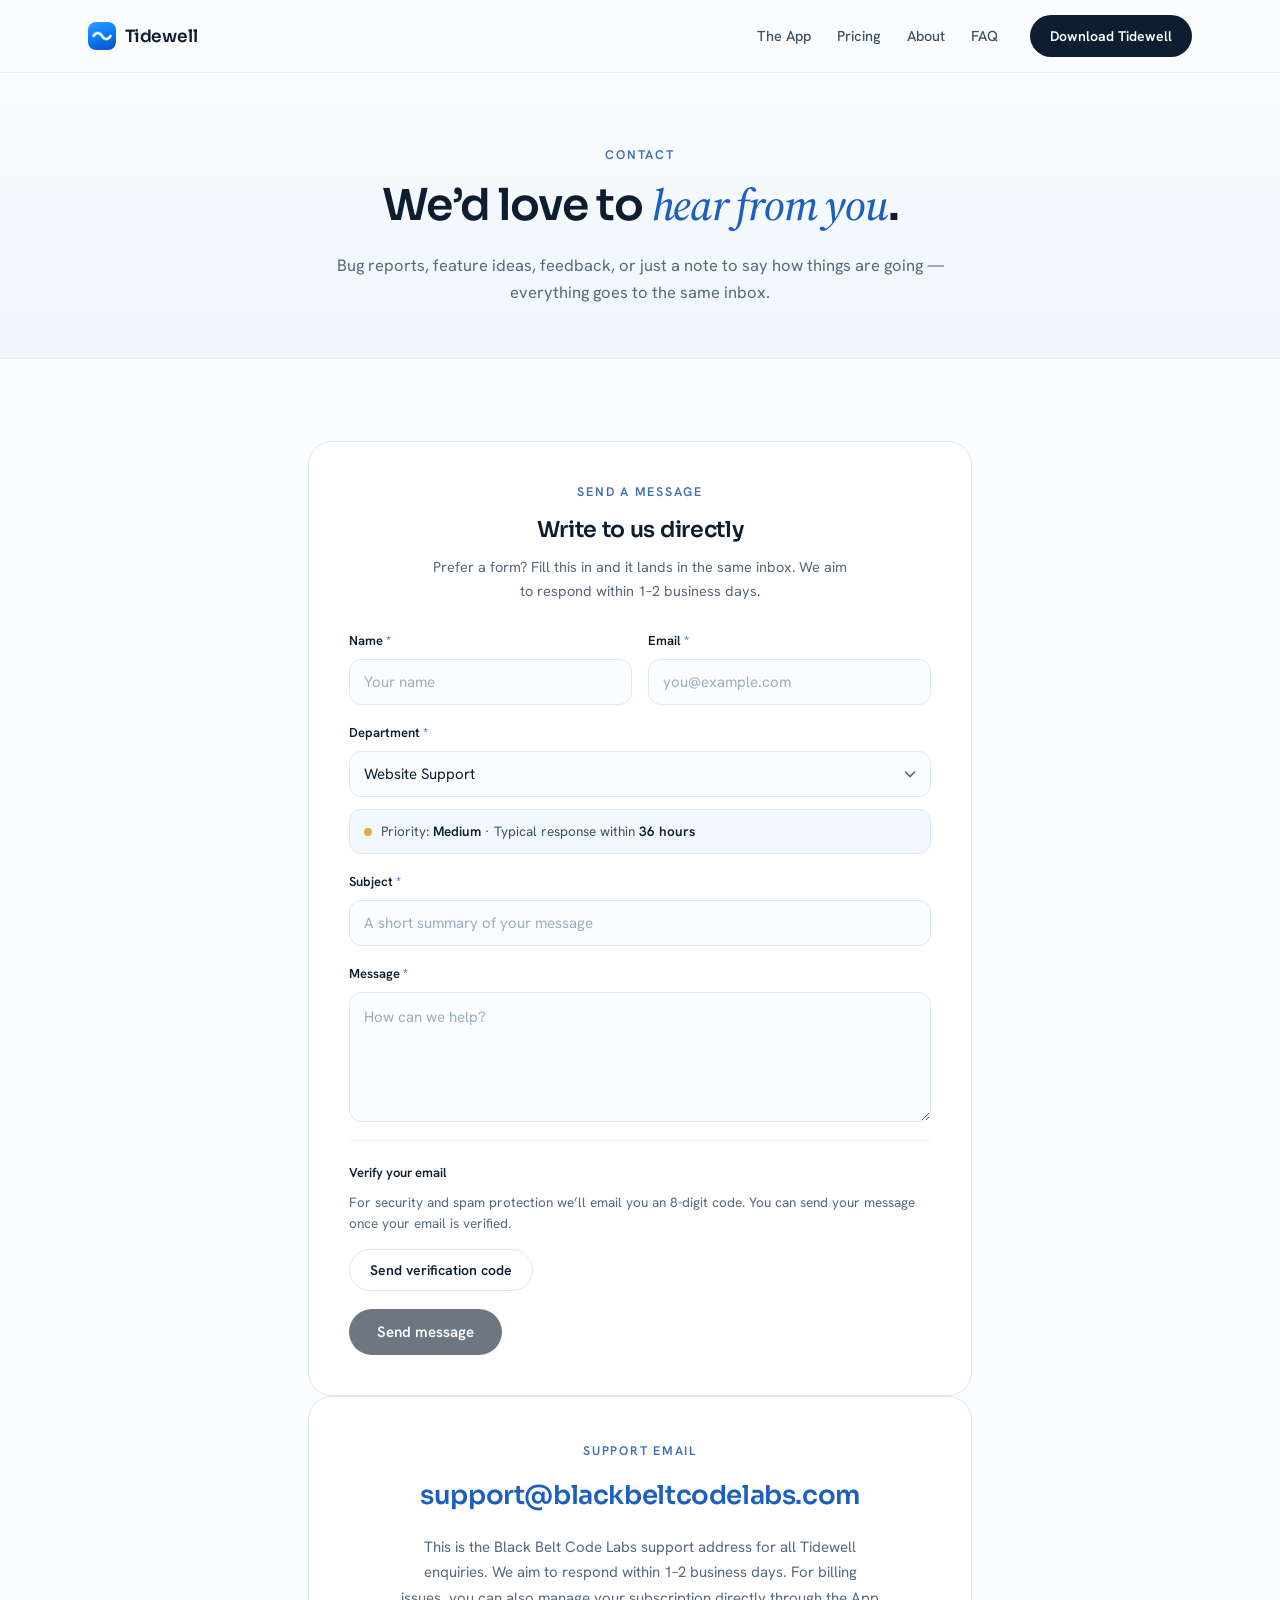
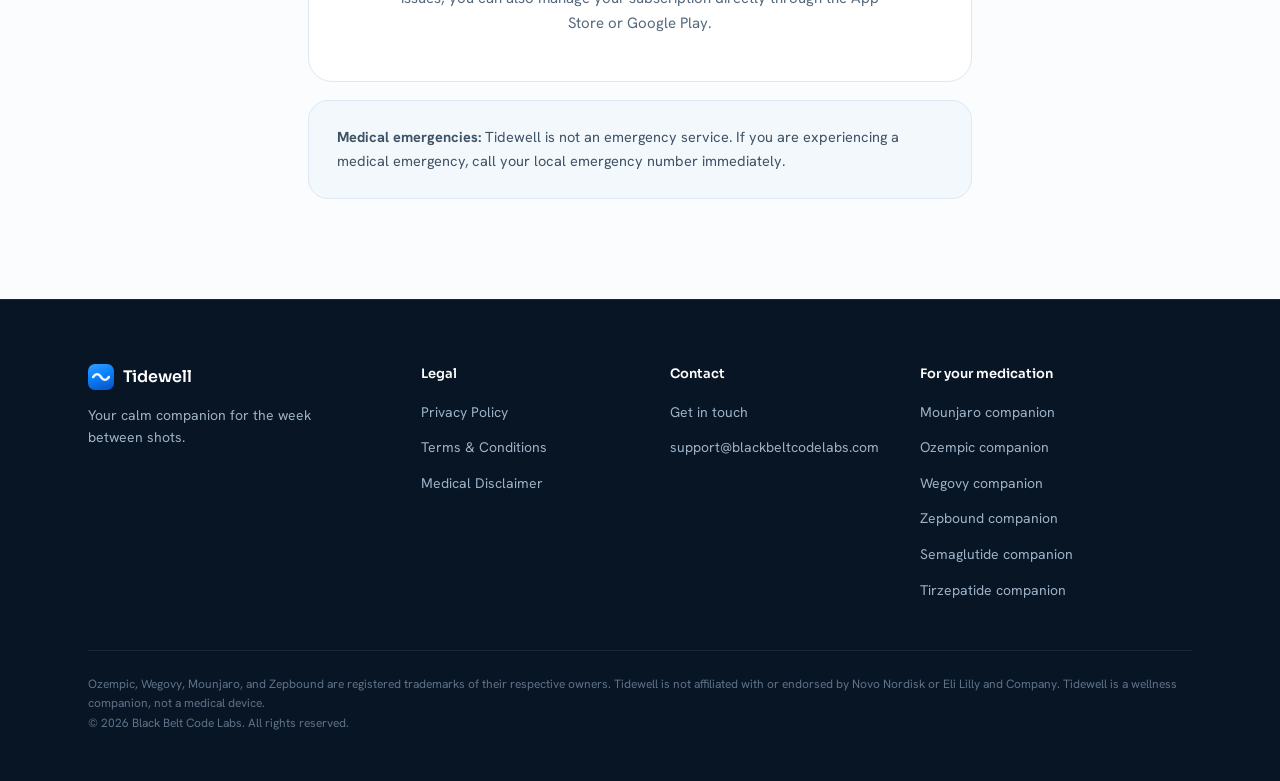
==== contact.html @ 249cf082 "Move support email card between the form and the medical box Reorders /contact so it opens with the " ====
<!DOCTYPE html>
<html lang="en">
<head>
  <meta charset="UTF-8">
  <meta name="viewport" content="width=device-width, initial-scale=1.0">
  <title>Contact — Tidewell</title>
  <meta name="description" content="Get in touch with the Tidewell support team at Black Belt Code Labs.">
  <meta property="og:title" content="Contact — Tidewell">
  <meta property="og:description" content="Get in touch with the Tidewell support team at Black Belt Code Labs.">
  <meta property="og:type" content="website">
  <meta property="og:url" content="https://tidewellapp.com/contact">
  <meta name="twitter:card" content="summary">
  <link rel="canonical" href="https://tidewellapp.com/contact">
  <link rel="icon" href="assets/favicon.png" type="image/png">
  <link rel="apple-touch-icon" href="assets/icon.png">
  <link rel="preconnect" href="https://fonts.googleapis.com">
  <link href="https://fonts.googleapis.com/css2?family=Sora:wght@500;600;700&family=Hanken+Grotesk:ital,wght@0,400;0,500;0,600;1,400&family=Source+Serif+4:ital,opsz,wght@1,8..60,500&display=swap" rel="stylesheet">
  <style>
    *, *::before, *::after { box-sizing: border-box; margin: 0; padding: 0; }
    :root {
      --bg:       #FAFCFE; --surface: #F3F8FC; --border: #DCE9F4;
      --border-light: #E7EEF5; --text: #0D1E30; --body: #3E5266;
      --muted: #55697D; --accent: #3E6FA8; --blue: #2E7BE0; --blue-dark: #1E5FBE;
      --footer-bg: #081524; --footer-text: #9DB2C7;
      --font-head: 'Sora', system-ui, sans-serif;
      --font-body: 'Hanken Grotesk', system-ui, sans-serif;
    }
    html { scroll-behavior: smooth; }
    body { background: var(--bg); color: var(--text); font-family: var(--font-body); -webkit-font-smoothing: antialiased; line-height: 1.6; }
    a { color: var(--blue); text-decoration: none; }
    a:hover { color: var(--blue-dark); }

    /* Nav */
    .nav { position: sticky !important; top: 0; z-index: 50; backdrop-filter: blur(14px); -webkit-backdrop-filter: blur(14px); background: rgba(250,252,254,.88) !important; border-bottom: 1px solid var(--border-light) !important; box-shadow: none !important; }
    .nav-inner { max-width: 1160px; margin: 0 auto; display: flex; align-items: center; gap: 32px; padding: 15px 28px; }
    .nav-logo { display: flex; align-items: center; gap: 9px; text-decoration: none; color: var(--text) !important; flex-shrink: 0; }
    .nav-logo-icon { width: 28px; height: 28px; border-radius: 8px; overflow: hidden; flex-shrink: 0; background: transparent !important; }
    .nav-logo-icon img { width: 100%; height: 100%; object-fit: cover; display: block; }
    .nav-wordmark { font-family: var(--font-head); font-weight: 600; font-size: 17px; letter-spacing: -.01em; color: var(--text) !important; }
    .nav-links { display: flex; gap: 26px; list-style: none; margin-left: auto; align-items: center; }
    .nav-links a { font-size: 14.5px; font-weight: 500; color: var(--body) !important; text-decoration: none; transition: color .15s; }
    .nav-links a:hover { color: var(--text) !important; }
    .nav-cta { flex-shrink: 0; }
    .btn-ds { display: inline-flex; align-items: center; background: var(--text); color: #fff !important; font-family: var(--font-body); font-size: 14px; font-weight: 600; padding: 10px 20px; border-radius: 100px; text-decoration: none !important; transition: background .15s; }
    .btn-ds:hover { background: #1E3A52; }
    .nav-hamburger { display: none; flex-direction: column; justify-content: center; gap: 5px; background: none; border: none; cursor: pointer; padding: 4px; margin-left: auto; }
    .nav-hamburger span { display: block; width: 22px; height: 2px; background: var(--text); border-radius: 2px; transition: all .2s; }
    .mobile-menu { display: none; flex-direction: column; background: var(--bg) !important; border-bottom: 1px solid var(--border-light); padding: 8px 0 16px; position: relative; z-index: 49; }
    .mobile-menu.open { display: flex !important; }
    .mobile-menu a { font-size: 15px; font-weight: 500; color: var(--body) !important; padding: 12px 28px; text-decoration: none; }
    .mobile-menu a:hover { color: var(--text) !important; }
    .mobile-cta { padding: 8px 28px 0; }

    /* Footer */
    .footer { background: var(--footer-bg) !important; color: var(--footer-text) !important; border-top: 1px solid rgba(255,255,255,.07); }
    .footer-inner { max-width: 1160px; margin: 0 auto; padding: 64px 28px 0; }
    .footer-top { display: grid; grid-template-columns: 1.4fr 1fr 1fr 1.3fr; gap: 40px; padding-bottom: 48px; }
    .footer-brand-logo { display: flex; align-items: center; gap: 9px; color: #fff !important; text-decoration: none !important; }
    .footer-brand-logo img { width: 26px; height: 26px; border-radius: 7px; display: block; }
    .footer-brand-logo span { font-family: var(--font-head); font-weight: 600; font-size: 16px; }
    .footer-tagline { font-size: 14px; line-height: 1.6; margin: 14px 0 0; max-width: 240px; color: var(--footer-text); }
    .footer-col-heading { font-family: var(--font-head); font-weight: 600; font-size: 13px; color: #fff !important; margin-bottom: 14px; }
    .footer-links { display: flex; flex-direction: column; gap: 10px; list-style: none; }
    .footer-links a { font-size: 14px; color: var(--footer-text) !important; text-decoration: none; transition: color .15s; }
    .footer-links a:hover { color: #fff !important; }
    .footer-bottom { border-top: 1px solid rgba(255,255,255,.08); padding: 24px 0 48px; }
    .footer-disclaimer { font-size: 12px; line-height: 1.6; color: #5E7288; }

    /* Responsive */
    @media (max-width: 860px) { .footer-top { grid-template-columns: 1fr 1fr; } }
    @media (max-width: 640px) {
      .nav-links, .nav-cta { display: none; }
      .nav-hamburger { display: flex; }
      .footer-top { grid-template-columns: 1fr; }
      .footer-inner { padding: 48px 20px 0; }
    }

    .policy-header { background: linear-gradient(180deg, var(--bg), #EFF6FC); border-bottom: 1px solid var(--border-light); }
    .policy-header-inner { max-width: 820px; margin: 0 auto; padding: 72px 28px 52px; }
    .eyebrow { font-size: 12.5px; font-weight: 600; letter-spacing: .14em; text-transform: uppercase; color: var(--accent); }
    .policy-header h1 { font-family: var(--font-head); font-weight: 600; font-size: clamp(34px, 5vw, 44px); letter-spacing: -.028em; line-height: 1.1; margin: 16px 0 0; text-wrap: balance; }
    .date-badge { display: inline-flex; margin-top: 20px; background: #fff; border: 1px solid var(--border); border-radius: 100px; padding: 7px 16px; font-size: 13px; font-weight: 600; color: var(--accent); }
    .policy-header p { font-size: 16.5px; line-height: 1.65; color: var(--muted); margin: 22px 0 0; max-width: 640px; text-wrap: pretty; }
    .policy-main { max-width: 820px; margin: 0 auto; padding: 20px 28px 90px; }
    .policy-main p { font-size: 15.5px; line-height: 1.75; color: var(--body); margin: 0 0 14px; text-wrap: pretty; }
    .policy-main h2 { font-family: var(--font-head); font-weight: 600; font-size: 23px; letter-spacing: -.015em; margin: 44px 0 14px; color: var(--text); }
    .policy-main h3 { font-family: var(--font-head); font-weight: 600; font-size: 17px; margin: 28px 0 10px; color: var(--text); }
    .policy-main ul { margin: 0 0 16px; padding-left: 22px; display: flex; flex-direction: column; gap: 8px; }
    .policy-main li { font-size: 15.5px; line-height: 1.65; color: var(--body); }
    .contact-box { background: var(--surface); border: 1px solid var(--border); border-radius: 16px; padding: 20px 24px; margin: 0 0 16px; font-size: 15px; line-height: 1.7; color: var(--body); }
    .entity-box { background: var(--surface); border: 1px solid var(--border); border-radius: 16px; padding: 20px 24px; margin: 32px 0 0; font-size: 14px; line-height: 1.7; color: var(--muted); }
    @media (max-width: 640px) { .policy-header-inner { padding: 48px 20px 36px; } .policy-main { padding: 16px 20px 64px; } }

    .contact-main { max-width: 720px; margin: 0 auto; padding: 64px 28px 100px; text-align: center; }
    .contact-card-ds { background: #fff; border: 1px solid var(--border); border-radius: 24px; padding: 44px 40px; text-align: center; transition: transform .45s cubic-bezier(.2,.6,.2,1), box-shadow .45s, border-color .45s; }
    .contact-card-ds:hover { transform: translateY(-5px); border-color: #B9D3EE; box-shadow: 0 24px 48px -24px rgba(13,30,48,.3); }
    .contact-label-ds { font-size: 12.5px; font-weight: 600; letter-spacing: .14em; text-transform: uppercase; color: var(--accent); }
    .contact-email-ds { display: inline-block; font-family: var(--font-head); font-weight: 600; font-size: 26px; letter-spacing: -.015em; color: var(--blue-dark); margin-top: 14px; }
    .contact-email-ds:hover { color: var(--blue); }
    .contact-note-ds { font-size: 15px; line-height: 1.7; color: var(--muted); margin: 18px auto 0; max-width: 480px; }
    .contact-emergency { margin-top: 18px; background: var(--surface); border: 1px solid var(--border); border-radius: 20px; padding: 24px 28px; font-size: 14.5px; line-height: 1.7; color: var(--body); text-align: left; }
    .policy-header h1 em { font-family: 'Source Serif 4', serif; font-style: italic; font-weight: 500; color: var(--blue-dark); }

    /* Contact form */
    .contact-form-card { margin-top: 18px; background: #fff; border: 1px solid var(--border); border-radius: 24px; padding: 40px; text-align: left; }
    .contact-form-card .cf-eyebrow { font-size: 12.5px; font-weight: 600; letter-spacing: .14em; text-transform: uppercase; color: var(--accent); text-align: center; }
    .contact-form-card .cf-heading { font-family: var(--font-head); font-weight: 600; font-size: 22px; letter-spacing: -.015em; color: var(--text); text-align: center; margin: 10px 0 0; }
    .contact-form-card .cf-sub { font-size: 14.5px; line-height: 1.65; color: var(--muted); text-align: center; margin: 8px auto 0; max-width: 420px; }
    .contact-form { margin-top: 28px; display: flex; flex-direction: column; gap: 18px; }
    .cf-row { display: grid; grid-template-columns: 1fr 1fr; gap: 16px; }
    .cf-field { display: flex; flex-direction: column; gap: 7px; }
    .cf-field label { font-size: 13px; font-weight: 600; color: var(--text); }
    .cf-field label .req { color: var(--blue); }
    .cf-input, .cf-select, .cf-textarea {
      width: 100%; font-family: var(--font-body); font-size: 15px; color: var(--text);
      background: var(--bg); border: 1px solid var(--border); border-radius: 12px;
      padding: 12px 14px; transition: border-color .15s, box-shadow .15s; -webkit-appearance: none; appearance: none;
    }
    .cf-input::placeholder, .cf-textarea::placeholder { color: #9AAEC1; }
    .cf-input:focus, .cf-select:focus, .cf-textarea:focus { outline: none; border-color: var(--blue); box-shadow: 0 0 0 3px rgba(46,123,224,.14); }
    .cf-select { background-image: url("data:image/svg+xml,%3Csvg xmlns='http://www.w3.org/2000/svg' width='12' height='8' viewBox='0 0 12 8'%3E%3Cpath fill='none' stroke='%2355697D' stroke-width='1.6' d='M1 1.5 6 6.5 11 1.5'/%3E%3C/svg%3E"); background-repeat: no-repeat; background-position: right 14px center; padding-right: 38px; cursor: pointer; }
    .cf-textarea { resize: vertical; min-height: 130px; line-height: 1.6; }
    .cf-hp { position: absolute; left: -9999px; opacity: 0; height: 0; width: 0; overflow: hidden; }
    .cf-submit {
      display: inline-flex; align-items: center; justify-content: center; align-self: flex-start;
      background: var(--text); color: #fff; font-family: var(--font-body); font-size: 15px; font-weight: 600;
      padding: 13px 28px; border: none; border-radius: 100px; cursor: pointer; transition: background .2s;
    }
    .cf-submit:hover { background: #1E3A52; }
    .cf-submit:disabled { opacity: .6; cursor: default; }
    .cf-status { font-size: 14.5px; line-height: 1.6; border-radius: 12px; padding: 14px 16px; display: none; }
    .cf-status.show { display: block; }
    .cf-status.ok { background: rgba(76,163,111,.08); border: 1px solid rgba(76,163,111,.28); color: #2F6B48; }
    .cf-status.err { background: rgba(239,68,68,.06); border: 1px solid rgba(239,68,68,.2); color: #B23B3B; }
    /* Department priority + SLA badge */
    .cf-sla { margin-top: -6px; display: flex; align-items: center; gap: 9px; font-size: 13.5px; color: var(--body); background: var(--surface); border: 1px solid var(--border); border-radius: 12px; padding: 11px 14px; }
    .cf-sla .cf-dot { width: 8px; height: 8px; border-radius: 50%; flex: none; background: var(--blue); }
    .cf-sla.p-high .cf-dot { background: #E0603A; }
    .cf-sla.p-medium .cf-dot { background: #E0A93A; }
    .cf-sla.p-low .cf-dot { background: #4CA36F; }
    .cf-sla strong { color: var(--text); font-weight: 600; }
    /* Email verification */
    .cf-verify { border-top: 1px solid var(--border-light); padding-top: 22px; display: flex; flex-direction: column; gap: 12px; }
    .cf-verify-label { font-size: 13px; font-weight: 600; color: var(--text); }
    .cf-verify-hint { font-size: 13.5px; line-height: 1.6; color: var(--muted); margin: -4px 0 2px; }
    .cf-verify-row { display: flex; gap: 10px; flex-wrap: wrap; align-items: center; }
    .cf-code { width: 210px; letter-spacing: .26em; font-family: var(--font-head); font-weight: 600; text-align: center; }
    .cf-btn-secondary { display: inline-flex; align-items: center; justify-content: center; background: #fff; color: var(--text); font-family: var(--font-body); font-size: 14px; font-weight: 600; padding: 11px 20px; border: 1px solid var(--border); border-radius: 100px; cursor: pointer; transition: border-color .15s, color .15s; }
    .cf-btn-secondary:hover { border-color: #B9D3EE; color: var(--blue-dark); }
    .cf-btn-secondary:disabled { opacity: .55; cursor: default; }
    .cf-link { background: none; border: none; padding: 0; font: inherit; font-size: 13.5px; font-weight: 600; color: var(--blue); cursor: pointer; }
    .cf-link:hover { color: var(--blue-dark); }
    .cf-link:disabled { color: var(--muted); cursor: default; }
    .cf-verified { display: inline-flex; align-items: center; gap: 8px; font-size: 14px; font-weight: 600; color: #2F6B48; background: rgba(76,163,111,.08); border: 1px solid rgba(76,163,111,.28); border-radius: 100px; padding: 8px 16px; }
    .cf-verified svg { flex: none; }
    .cf-hidden { display: none !important; }
    @media (max-width: 640px) { .contact-main { padding: 48px 20px 64px; } .contact-form-card { padding: 28px 22px; } .cf-row { grid-template-columns: 1fr; } .cf-submit { align-self: stretch; } }
</style>
</head>
<body>
<nav class="nav" role="navigation" aria-label="Main navigation">
  <div class="nav-inner">
    <a href="/" class="nav-logo" aria-label="Tidewell home">
      <div class="nav-logo-icon" aria-hidden="true"><img src="assets/icon.png" alt=""></div>
      <span class="nav-wordmark">Tidewell</span>
    </a>
    <ul class="nav-links">
      <li><a href="index.html#screenshots">The App</a></li>
      <li><a href="index.html#pricing">Pricing</a></li>
      <li><a href="index.html#about">About</a></li>
      <li><a href="index.html#faq">FAQ</a></li>
    </ul>
    <div class="nav-cta">
      <a href="#" data-cta="ios" class="btn-ds"><span data-cta-label>Download Tidewell</span></a>
    </div>
    <button class="nav-hamburger" aria-label="Open menu" aria-expanded="false">
      <span></span><span></span><span></span>
    </button>
  </div>
</nav>
<div class="mobile-menu" role="dialog" aria-label="Navigation menu">
  <a href="index.html#screenshots">The App</a>
  <a href="index.html#pricing">Pricing</a>
  <a href="index.html#about">About</a>
  <a href="index.html#faq">FAQ</a>
  <div class="mobile-cta">
    <a href="#" data-cta="ios" class="btn-ds" style="width:100%;justify-content:center;display:flex;"><span data-cta-label>Download Tidewell</span></a>
  </div>
</div>
<header class="policy-header">
  <div class="policy-header-inner" style="text-align:center">
    <div class="eyebrow">Contact</div>
    <h1>We&rsquo;d love to <em>hear from you</em>.</h1>
    <p style="margin-left:auto;margin-right:auto">Bug reports, feature ideas, feedback, or just a note to say how things are going — everything goes to the same inbox.</p>
  </div>
</header>
<main class="contact-main">
  <div class="contact-form-card">
    <p class="cf-eyebrow">Send a message</p>
    <h2 class="cf-heading">Write to us directly</h2>
    <p class="cf-sub">Prefer a form? Fill this in and it lands in the same inbox. We aim to respond within 1–2 business days.</p>
    <form class="contact-form" id="contact-form" novalidate>
      <!-- Honeypot: bots fill this, humans never see it -->
      <input type="checkbox" name="botcheck" class="cf-hp" tabindex="-1" autocomplete="off">
      <div class="cf-row">
        <div class="cf-field">
          <label for="cf-name">Name <span class="req">*</span></label>
          <input class="cf-input" type="text" id="cf-name" name="name" placeholder="Your name" required autocomplete="name">
        </div>
        <div class="cf-field">
          <label for="cf-email">Email <span class="req">*</span></label>
          <input class="cf-input" type="email" id="cf-email" name="email" placeholder="you@example.com" required autocomplete="email">
        </div>
      </div>
      <div class="cf-field">
        <label for="cf-department">Department <span class="req">*</span></label>
        <select class="cf-select" id="cf-department" name="department">
          <option value="Website Support">Website Support</option>
          <option value="Billing Issues">Billing Issues</option>
          <option value="App Related Issues">App Related Issues</option>
          <option value="Feedback or Concerns">Feedback or Concerns</option>
          <option value="Business">Business</option>
        </select>
      </div>
      <div class="cf-sla" id="cf-sla"><span class="cf-dot" aria-hidden="true"></span><span id="cf-sla-text"></span></div>
      <div class="cf-field">
        <label for="cf-subject">Subject <span class="req">*</span></label>
        <input class="cf-input" type="text" id="cf-subject" name="subject" placeholder="A short summary of your message" required maxlength="120">
      </div>
      <div class="cf-field">
        <label for="cf-message">Message <span class="req">*</span></label>
        <textarea class="cf-textarea" id="cf-message" name="message" placeholder="How can we help?" required></textarea>
      </div>

      <div class="cf-verify" id="cf-verify">
        <div class="cf-verify-label">Verify your email</div>
        <p class="cf-verify-hint">For security and spam protection we’ll email you an 8-digit code. You can send your message once your email is verified.</p>
        <div class="cf-verify-row" id="cf-verify-step1">
          <button type="button" class="cf-btn-secondary" id="cf-send-code">Send verification code</button>
        </div>
        <div class="cf-verify-row cf-hidden" id="cf-verify-step2">
          <input class="cf-input cf-code" type="text" inputmode="numeric" maxlength="8" id="cf-code" placeholder="00000000" autocomplete="one-time-code" aria-label="8-digit verification code">
          <button type="button" class="cf-btn-secondary" id="cf-verify-code">Verify code</button>
          <button type="button" class="cf-link" id="cf-resend">Resend code</button>
        </div>
        <div class="cf-verify-row cf-hidden" id="cf-verify-done">
          <span class="cf-verified"><svg width="16" height="16" viewBox="0 0 24 24" fill="none" aria-hidden="true"><path d="M20 6 9 17l-5-5" stroke="#2F6B48" stroke-width="2.4" stroke-linecap="round" stroke-linejoin="round"/></svg>Email verified</span>
        </div>
      </div>

      <button type="submit" class="cf-submit" id="cf-submit" disabled>Send message</button>
      <p class="cf-status" id="cf-status" role="status" aria-live="polite"></p>
    </form>
  </div>
  <div class="contact-card-ds">
    <p class="contact-label-ds">Support email</p>
    <a href="mailto:support@blackbeltcodelabs.com" class="contact-email-ds">support@blackbeltcodelabs.com</a>
    <p class="contact-note-ds">This is the Black Belt Code Labs support address for all Tidewell enquiries. We aim to respond within 1–2 business days. For billing issues, you can also manage your subscription directly through the App Store or Google Play.</p>
  </div>
  <div class="contact-emergency">
    <strong>Medical emergencies:</strong> Tidewell is not an emergency service. If you are experiencing a medical emergency, call your local emergency number immediately.
  </div>
</main>
<footer class="footer">
  <div class="footer-inner">
    <div class="footer-top">
      <div>
        <a href="/" class="footer-brand-logo">
          <img src="assets/icon.png" alt=""><span>Tidewell</span>
        </a>
        <p class="footer-tagline">Your calm companion for the week between shots.</p>
      </div>
      <div>
        <p class="footer-col-heading">Legal</p>
        <ul class="footer-links">
          <li><a href="/privacy">Privacy Policy</a></li>
          <li><a href="/terms">Terms &amp; Conditions</a></li>
          <li><a href="/medical-disclaimer">Medical Disclaimer</a></li>
        </ul>
      </div>
      <div>
        <p class="footer-col-heading">Contact</p>
        <ul class="footer-links">
          <li><a href="/contact">Get in touch</a></li>
          <li><a href="mailto:support@blackbeltcodelabs.com">support@blackbeltcodelabs.com</a></li>
        </ul>
      </div>
      <div>
        <p class="footer-col-heading">For your medication</p>
        <ul class="footer-links">
          <li><a href="/mounjaro-companion">Mounjaro companion</a></li>
          <li><a href="/ozempic-companion">Ozempic companion</a></li>
          <li><a href="/wegovy-companion">Wegovy companion</a></li>
          <li><a href="/zepbound-companion">Zepbound companion</a></li>
          <li><a href="/semaglutide-companion">Semaglutide companion</a></li>
          <li><a href="/tirzepatide-companion">Tirzepatide companion</a></li>
        </ul>
      </div>
    </div>
    <div class="footer-bottom">
      <p class="footer-disclaimer">Ozempic, Wegovy, Mounjaro, and Zepbound are registered trademarks of their respective owners. Tidewell is not affiliated with or endorsed by Novo Nordisk or Eli Lilly and Company. Tidewell is a wellness companion, not a medical device.<br>© 2026 Black Belt Code Labs. All rights reserved.</p>
    </div>
  </div>
</footer>

<script src="js/main.js"></script><script>
  (function(){
    var h=document.querySelector('.nav-hamburger'), m=document.querySelector('.mobile-menu');
    if(!h||!m) return;
    h.addEventListener('click',function(){var o=m.classList.toggle('open');h.setAttribute('aria-expanded',String(o));});
    m.querySelectorAll('a').forEach(function(a){a.addEventListener('click',function(){m.classList.remove('open');h.setAttribute('aria-expanded','false');});});
  })();

  /* Contact form — department-driven priority, Supabase email OTP, ticket saved to Supabase */
  (function(){
    var form = document.getElementById('contact-form');
    if(!form) return;

    // Departments connected to their priority + turnaround (mirrors the server).
    var DEPARTMENTS = {
      'Website Support':      { priority: 'Medium', hours: 36 },
      'Billing Issues':       { priority: 'High',   hours: 24 },
      'App Related Issues':   { priority: 'High',   hours: 24 },
      'Feedback or Concerns': { priority: 'Low',    hours: 48 },
      'Business':             { priority: 'Medium', hours: 36 }
    };

    var el = function(id){ return document.getElementById(id); };
    var emailInput = el('cf-email'), dept = el('cf-department');
    var sla = el('cf-sla'), slaText = el('cf-sla-text');
    var step1 = el('cf-verify-step1'), step2 = el('cf-verify-step2'), done = el('cf-verify-done');
    var sendBtn = el('cf-send-code'), verifyBtn = el('cf-verify-code'), resendBtn = el('cf-resend');
    var codeInput = el('cf-code'), submitBtn = el('cf-submit'), status = el('cf-status');
    var EMAIL_RE = /^[^@\s]+@[^@\s]+\.[^@\s]+$/;

    var verifiedEmail = null, accessToken = null;

    function setStatus(kind, msg){
      status.className = 'cf-status' + (kind ? ' show ' + kind : '');
      status.textContent = msg || '';
    }
    function jsonReq(url, payload){
      return fetch(url, { method:'POST', headers:{'Content-Type':'application/json'}, body: JSON.stringify(payload) })
        .then(function(r){ return r.json().catch(function(){ return {}; }).then(function(d){ return { ok:r.ok, d:d }; }); });
    }

    function updateSla(){
      var d = DEPARTMENTS[dept.value] || DEPARTMENTS['Website Support'];
      sla.className = 'cf-sla p-' + d.priority.toLowerCase();
      slaText.innerHTML = 'Priority: <strong>' + d.priority + '</strong> · Typical response within <strong>' + d.hours + ' hours</strong>';
    }
    updateSla();
    dept.addEventListener('change', updateSla);

    function resetVerification(){
      verifiedEmail = null; accessToken = null;
      submitBtn.disabled = true;
      step1.classList.remove('cf-hidden');
      step2.classList.add('cf-hidden');
      done.classList.add('cf-hidden');
      codeInput.value = '';
    }
    emailInput.addEventListener('input', function(){
      if(verifiedEmail && emailInput.value.trim().toLowerCase() !== verifiedEmail){
        resetVerification();
        setStatus('', '');
      }
    });

    function sendCode(){
      var email = emailInput.value.trim();
      if(!EMAIL_RE.test(email)){ setStatus('err','Enter a valid email above first.'); emailInput.focus(); return; }
      sendBtn.disabled = true; resendBtn.disabled = true;
      var label = sendBtn.textContent; sendBtn.textContent = 'Sending…';
      setStatus('', '');
      jsonReq('/api/otp-send', { email: email, botcheck: form.botcheck.checked })
        .then(function(res){
          if(res.ok){
            step1.classList.add('cf-hidden'); step2.classList.remove('cf-hidden');
            setStatus('ok', 'We’ve emailed an 8-digit code to ' + email + '. Enter it below.');
            codeInput.focus();
          } else { setStatus('err', res.d.error || 'Could not send the code.'); }
        })
        .catch(function(){ setStatus('err','Could not reach the server. Try again shortly.'); })
        .finally(function(){ sendBtn.disabled = false; resendBtn.disabled = false; sendBtn.textContent = label; });
    }
    sendBtn.addEventListener('click', sendCode);
    resendBtn.addEventListener('click', sendCode);

    verifyBtn.addEventListener('click', function(){
      var email = emailInput.value.trim(), token = codeInput.value.trim();
      if(!/^\d{6,8}$/.test(token)){ setStatus('err','Enter the 8-digit code from your email.'); return; }
      verifyBtn.disabled = true; var label = verifyBtn.textContent; verifyBtn.textContent = 'Verifying…';
      jsonReq('/api/otp-verify', { email: email, token: token })
        .then(function(res){
          if(res.ok && res.d.access_token){
            verifiedEmail = email.toLowerCase(); accessToken = res.d.access_token;
            step2.classList.add('cf-hidden'); done.classList.remove('cf-hidden');
            submitBtn.disabled = false;
            setStatus('ok','Email verified — you can send your message now.');
          } else { setStatus('err', res.d.error || 'That code is invalid or expired.'); }
        })
        .catch(function(){ setStatus('err','Could not verify right now.'); })
        .finally(function(){ verifyBtn.disabled = false; verifyBtn.textContent = label; });
    });

    form.addEventListener('submit', function(e){
      e.preventDefault();
      if(!form.checkValidity()){ setStatus('err','Please complete your name, email, subject, and message.'); form.reportValidity(); return; }
      if(!accessToken || emailInput.value.trim().toLowerCase() !== verifiedEmail){ setStatus('err','Please verify your email before sending.'); return; }
      submitBtn.disabled = true; var label = submitBtn.textContent; submitBtn.textContent = 'Sending…';
      setStatus('', '');
      jsonReq('/api/contact', {
        access_token: accessToken,
        name: el('cf-name').value.trim(),
        email: emailInput.value.trim(),
        department: dept.value,
        subject: el('cf-subject').value.trim(),
        message: el('cf-message').value.trim(),
        botcheck: form.botcheck.checked
      })
      .then(function(res){
        if(res.ok){
          form.reset(); resetVerification(); updateSla();
          var hrs = res.d && res.d.hours ? res.d.hours : null;
          setStatus('ok','Thanks — your message is on its way.' + (hrs ? ' Expect a reply within ' + hrs + ' hours.' : ''));
        } else {
          setStatus('err', (res.d && res.d.error) || 'Could not send your message.');
          submitBtn.disabled = false;
        }
      })
      .catch(function(){ setStatus('err','Could not send just now. Please email support@blackbeltcodelabs.com.'); submitBtn.disabled = false; })
      .finally(function(){ submitBtn.textContent = label; });
    });
  })();
</script>
</body>
</html>
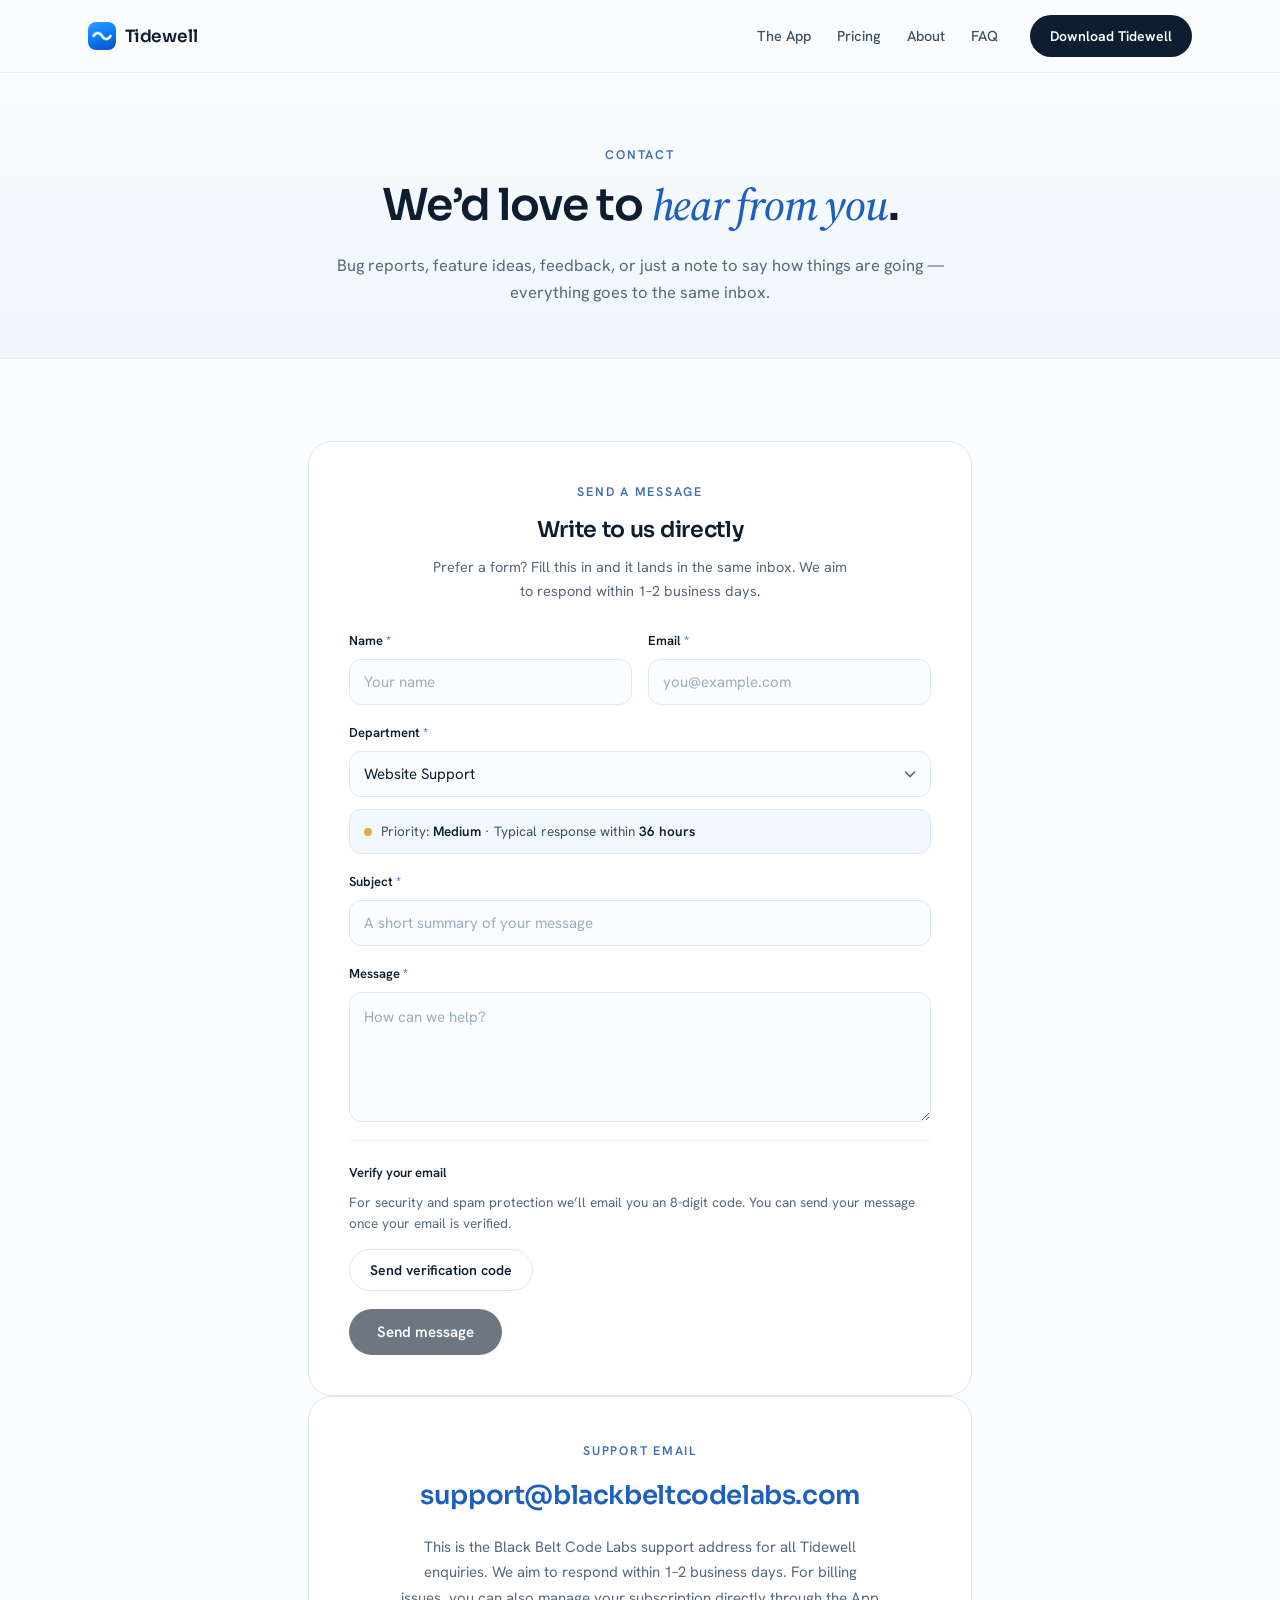
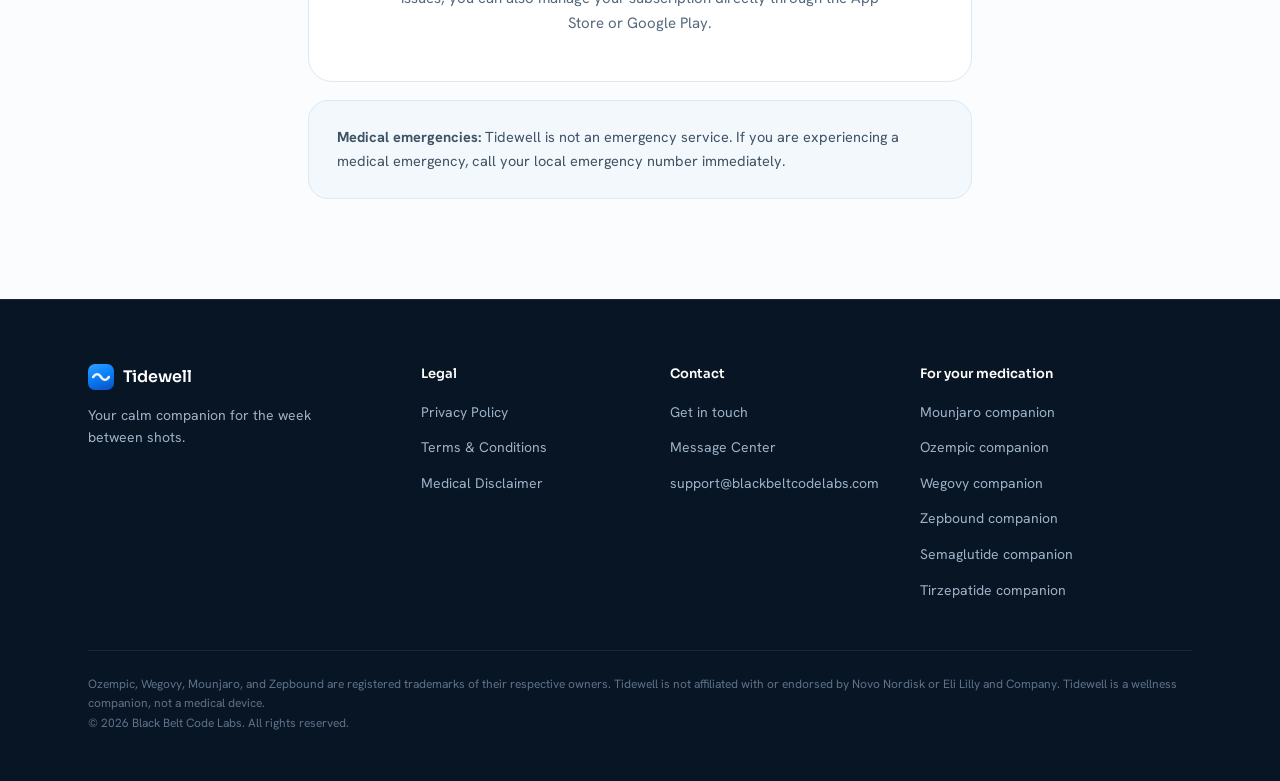
==== commit 13708597: "Build two-way Message Center on top of contact tickets - /messages page: users verify email (OTP) to" ====
--- a/contact.html
+++ b/contact.html
@@ -154,6 +154,16 @@
     .cf-verified { display: inline-flex; align-items: center; gap: 8px; font-size: 14px; font-weight: 600; color: #2F6B48; background: rgba(76,163,111,.08); border: 1px solid rgba(76,163,111,.28); border-radius: 100px; padding: 8px 16px; }
     .cf-verified svg { flex: none; }
     .cf-hidden { display: none !important; }
+    /* Post-submission success panel */
+    .cf-success { text-align: center; padding: 8px 0 4px; }
+    .cf-success-icon { width: 52px; height: 52px; margin: 0 auto; border-radius: 50%; background: rgba(76,163,111,.12); display: grid; place-items: center; }
+    .cf-success-title { font-family: var(--font-head); font-weight: 600; font-size: 22px; letter-spacing: -.015em; color: var(--text); margin: 18px 0 0; }
+    .cf-success-sla { font-size: 15.5px; line-height: 1.6; color: var(--body); margin: 10px auto 0; max-width: 420px; }
+    .cf-success-sla strong { color: var(--text); font-weight: 600; }
+    .cf-success-note { font-size: 13.5px; line-height: 1.6; color: var(--muted); background: var(--surface); border: 1px solid var(--border); border-radius: 14px; padding: 14px 18px; margin: 20px auto 0; max-width: 480px; }
+    .cf-success-btn { display: inline-flex; align-items: center; background: var(--text); color: #fff; font-size: 15px; font-weight: 600; padding: 13px 26px; border-radius: 100px; margin-top: 24px; }
+    .cf-success-btn:hover { background: #1E3A52; color: #fff; }
+    .cf-success-sub { font-size: 13px; line-height: 1.6; color: var(--muted); margin: 14px auto 0; max-width: 420px; }
     @media (max-width: 640px) { .contact-main { padding: 48px 20px 64px; } .contact-form-card { padding: 28px 22px; } .cf-row { grid-template-columns: 1fr; } .cf-submit { align-self: stretch; } }
 </style>
 </head>
@@ -251,6 +261,14 @@
       <button type="submit" class="cf-submit" id="cf-submit" disabled>Send message</button>
       <p class="cf-status" id="cf-status" role="status" aria-live="polite"></p>
     </form>
+    <div class="cf-success cf-hidden" id="cf-success">
+      <div class="cf-success-icon"><svg width="26" height="26" viewBox="0 0 24 24" fill="none" aria-hidden="true"><path d="M20 6 9 17l-5-5" stroke="#2F6B48" stroke-width="2.6" stroke-linecap="round" stroke-linejoin="round"/></svg></div>
+      <h3 class="cf-success-title">Message received</h3>
+      <p class="cf-success-sla" id="cf-success-sla">Our Helpdesk will reply soon.</p>
+      <p class="cf-success-note">Sending more messages before we’ve replied to your first will extend the response time — please be patient. If it’s urgent, email <a href="mailto:support@blackbeltcodelabs.com">support@blackbeltcodelabs.com</a>.</p>
+      <a href="/messages" class="cf-success-btn">Open Message Center →</a>
+      <p class="cf-success-sub">Check the status of your ticket or continue the conversation anytime — just verify your email.</p>
+    </div>
   </div>
   <div class="contact-card-ds">
     <p class="contact-label-ds">Support email</p>
@@ -282,6 +300,7 @@
         <p class="footer-col-heading">Contact</p>
         <ul class="footer-links">
           <li><a href="/contact">Get in touch</a></li>
+          <li><a href="/messages">Message Center</a></li>
           <li><a href="mailto:support@blackbeltcodelabs.com">support@blackbeltcodelabs.com</a></li>
         </ul>
       </div>
@@ -421,9 +440,15 @@
       })
       .then(function(res){
         if(res.ok){
-          form.reset(); resetVerification(); updateSla();
           var hrs = res.d && res.d.hours ? res.d.hours : null;
-          setStatus('ok','Thanks — your message is on its way.' + (hrs ? ' Expect a reply within ' + hrs + ' hours.' : ''));
+          var card = form.closest('.contact-form-card');
+          ['.cf-eyebrow','.cf-heading','.cf-sub'].forEach(function(sel){ var n = card.querySelector(sel); if(n) n.classList.add('cf-hidden'); });
+          form.classList.add('cf-hidden');
+          el('cf-success-sla').innerHTML = hrs
+            ? 'Our Helpdesk will reply within <strong>' + hrs + ' hours</strong>.'
+            : 'Our Helpdesk will reply soon.';
+          el('cf-success').classList.remove('cf-hidden');
+          el('cf-success').scrollIntoView({ behavior: 'smooth', block: 'center' });
         } else {
           setStatus('err', (res.d && res.d.error) || 'Could not send your message.');
           submitBtn.disabled = false;
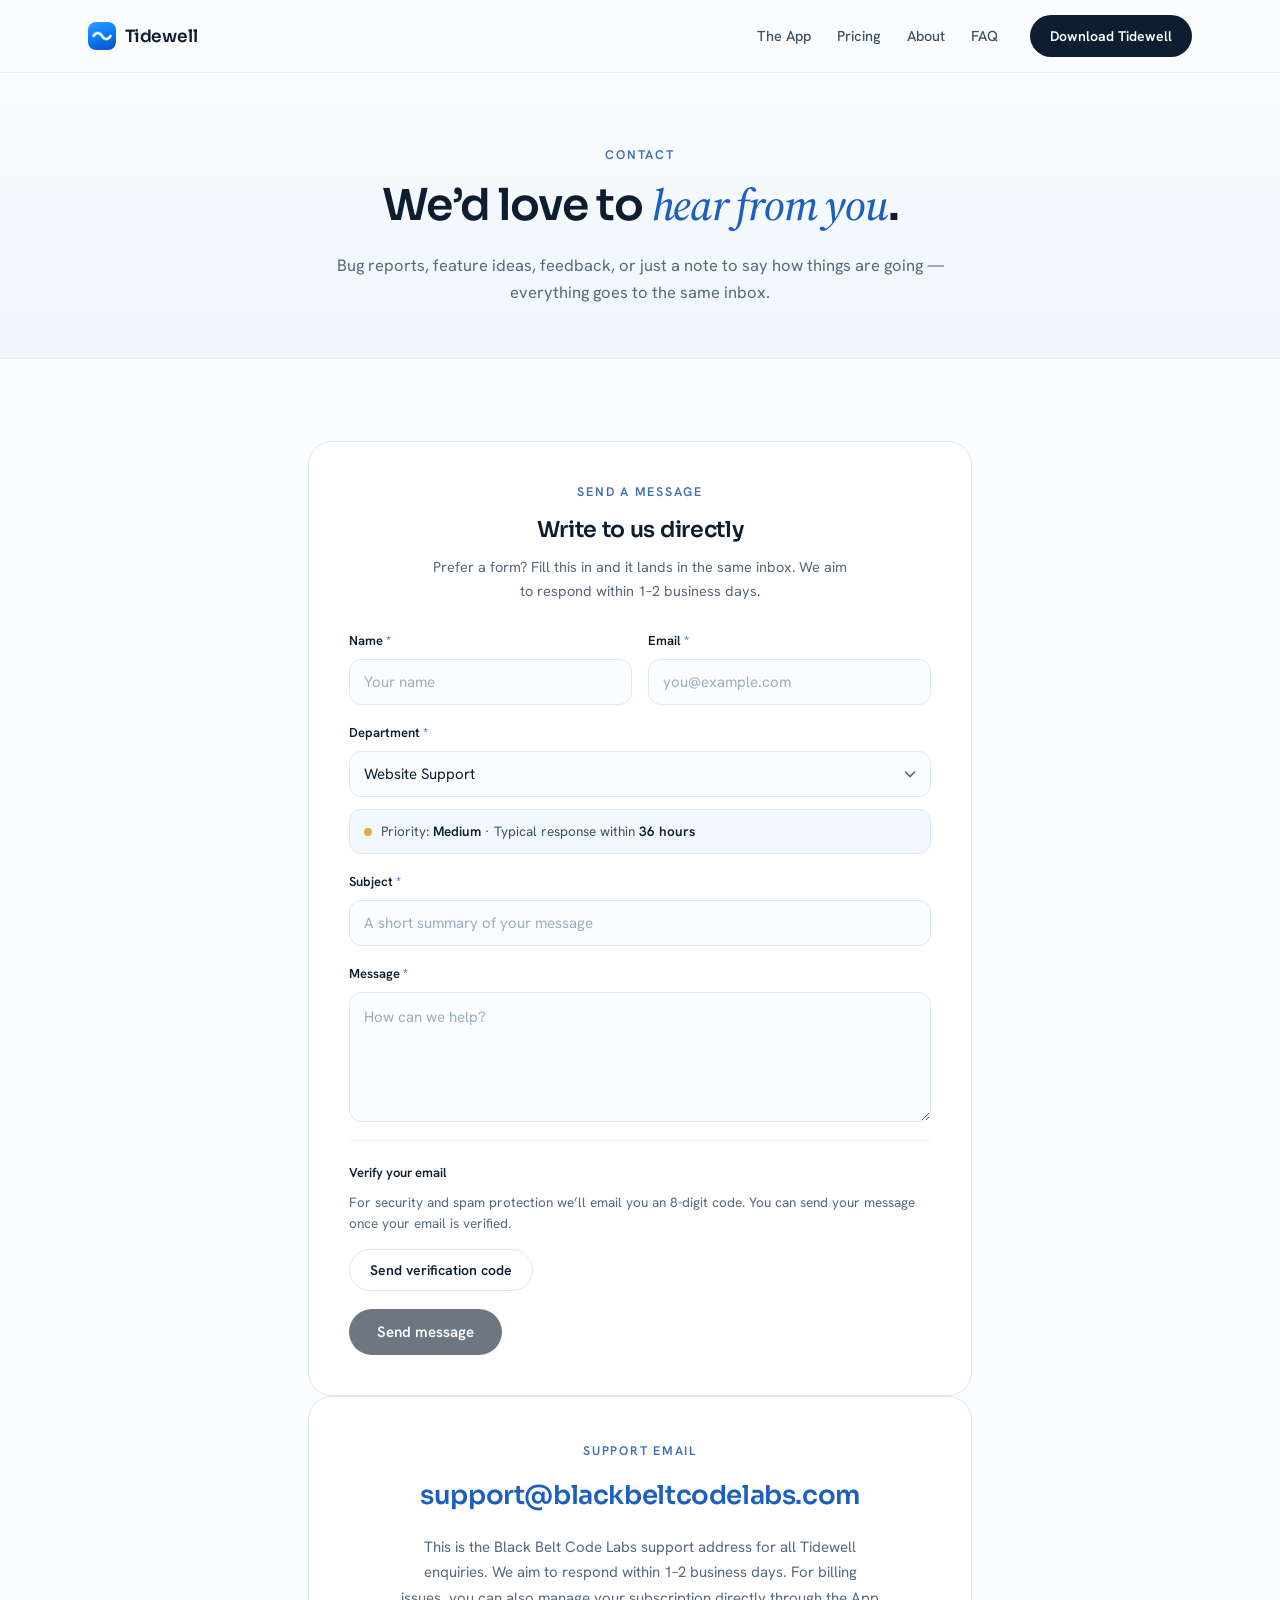
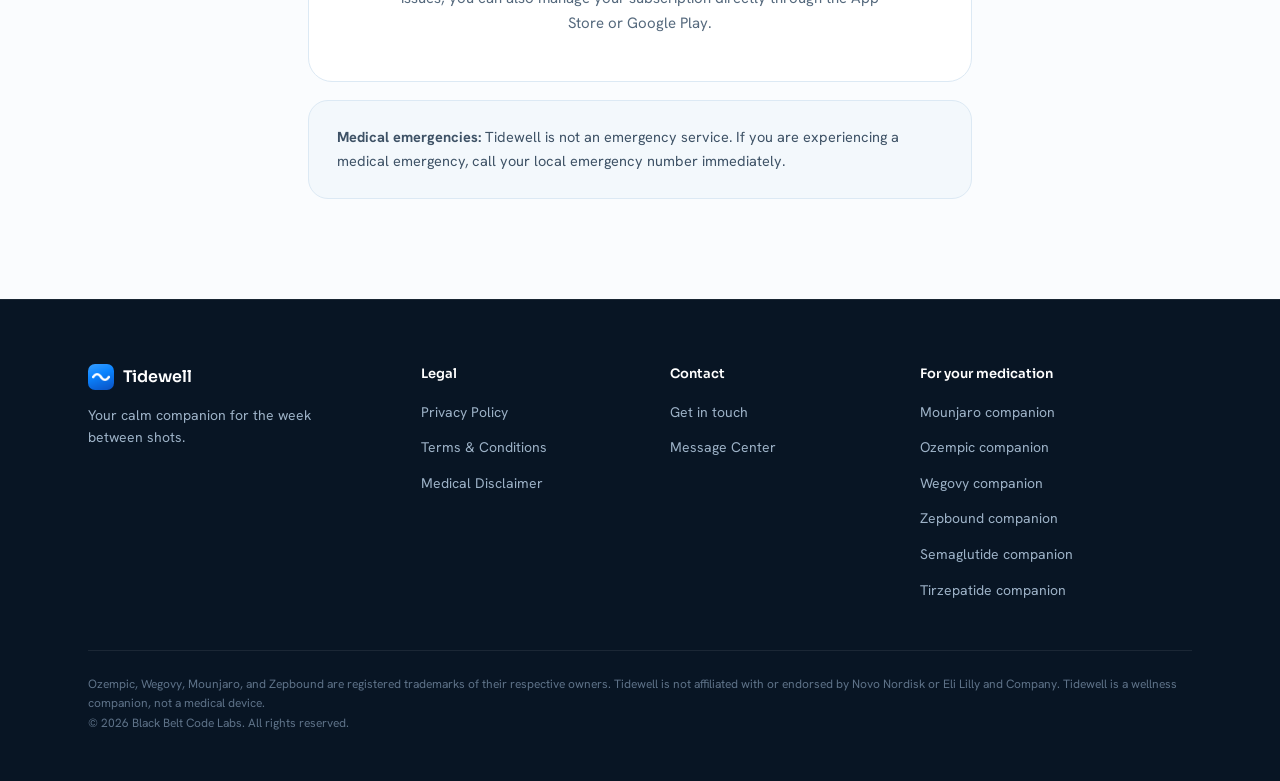
==== commit 7f5c8821: "Add Message Center footer link, remove support email from footers Adds a "Message Center" link (→ /m" ====
--- a/contact.html
+++ b/contact.html
@@ -301,7 +301,6 @@
         <ul class="footer-links">
           <li><a href="/contact">Get in touch</a></li>
           <li><a href="/messages">Message Center</a></li>
-          <li><a href="mailto:support@blackbeltcodelabs.com">support@blackbeltcodelabs.com</a></li>
         </ul>
       </div>
       <div>
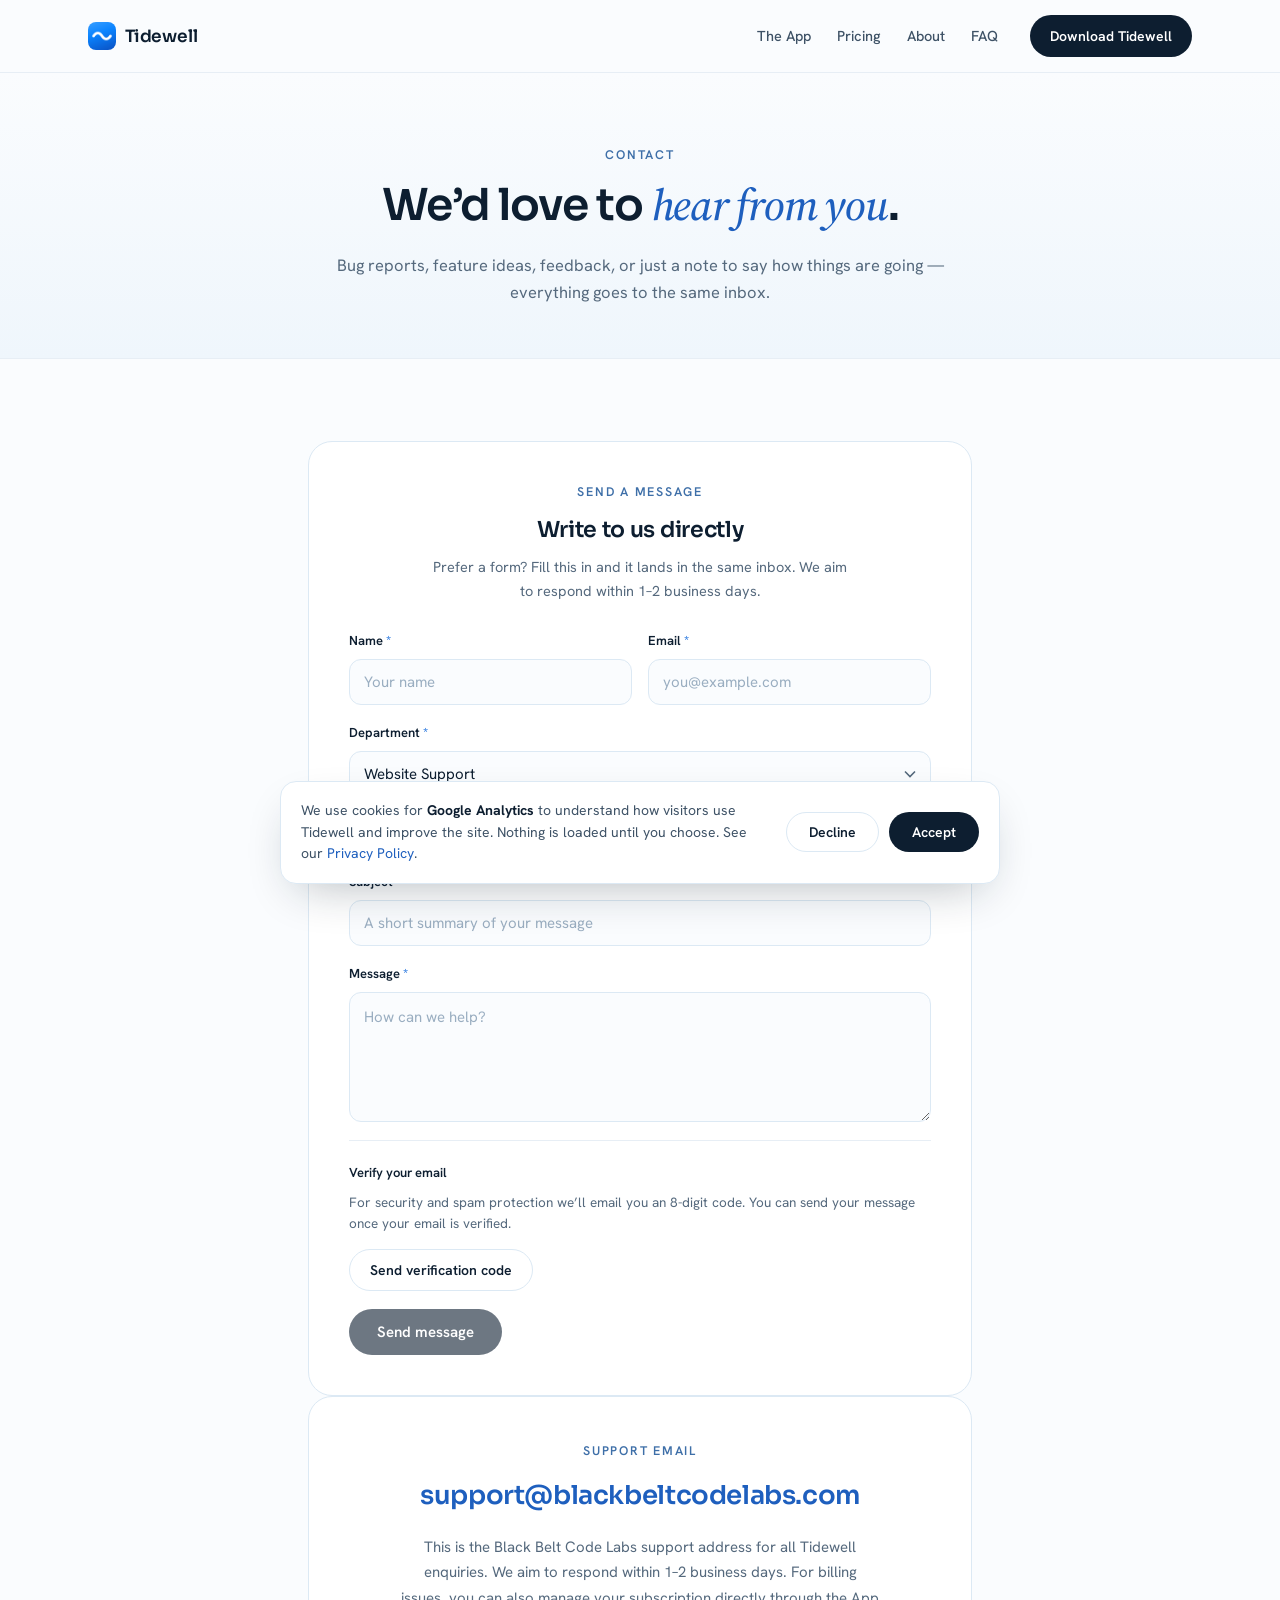
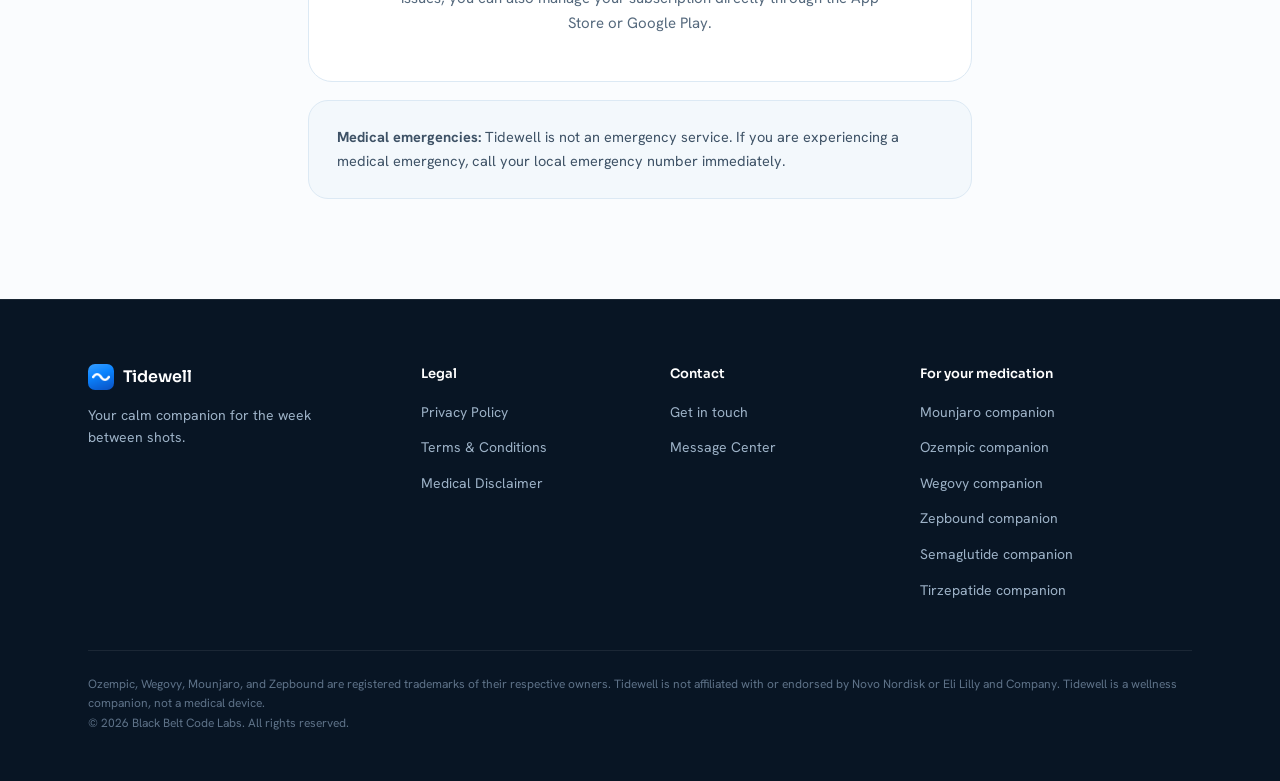
==== commit 3c9c1c38: "Gate Google Analytics behind a cookie-consent banner Adds js/consent.js: a lightweight banner that l" ====
--- a/contact.html
+++ b/contact.html
@@ -1,6 +1,8 @@
 <!DOCTYPE html>
 <html lang="en">
 <head>
+  <!-- Analytics: loaded only after cookie consent (see /js/consent.js) -->
+  <script src="/js/consent.js" defer></script>
   <meta charset="UTF-8">
   <meta name="viewport" content="width=device-width, initial-scale=1.0">
   <title>Contact — Tidewell</title>
